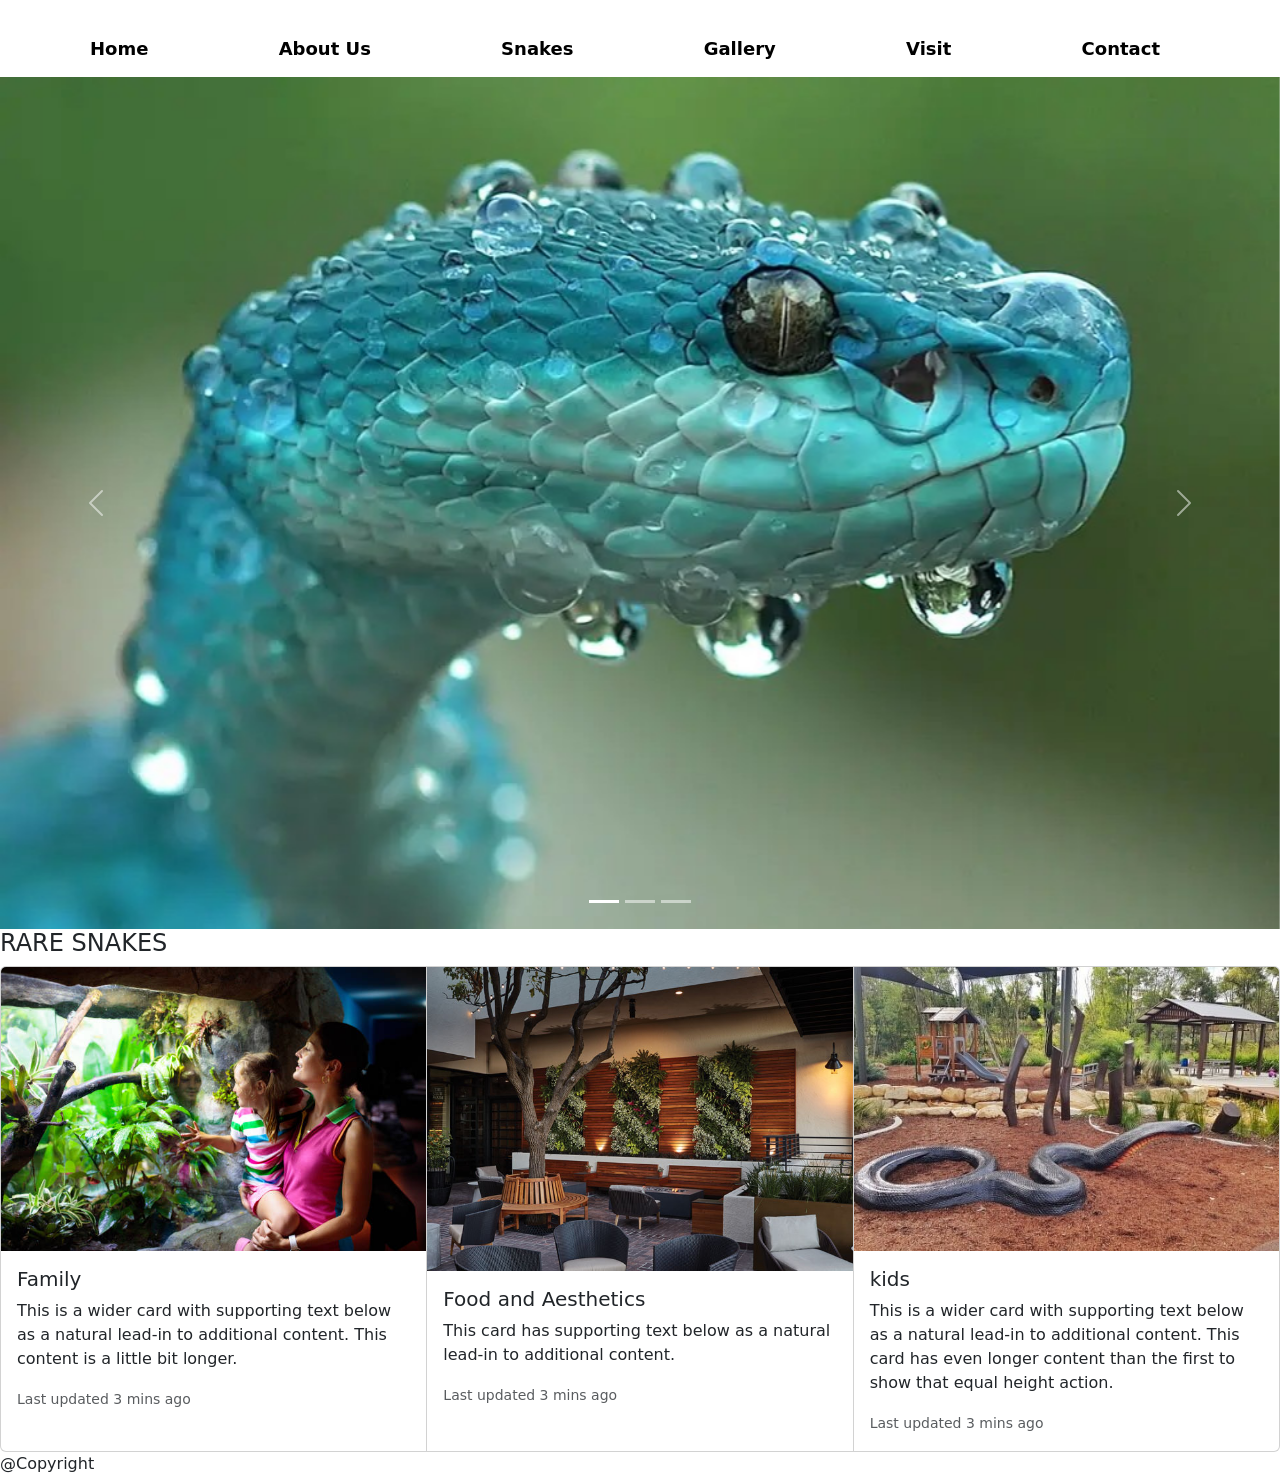
==== index.html @ 80653af7 "Merge branch 'main' of https://github.com/bida25-328/Assignment-wmd" ====
<!DOCTYPE html>
<html lang="en">
<head>
     <link href="style.css" rel="stylesheet">
    <link href="https://cdn.jsdelivr.net/npm/bootstrap@5.3.8/dist/css/bootstrap.min.css" rel="stylesheet" integrity="sha384-sRIl4kxILFvY47J16cr9ZwB07vP4J8+LH7qKQnuqkuIAvNWLzeN8tE5YBujZqJLB" crossorigin="anonymous">
    <meta charset="UTF-8">
    <meta name="viewport" content="width=device-width, initial-scale=1.0">
    <title>Home</title>
    
</head>
<body>
     <header>
     <div class="header">
        <div class="logo">

          </div>
        </div>
        <!--Navigation-->
    <div class="nav">
        <a href="index.html">Home</a>
        <a href="about.html">About Us</a>
        <a href="snakes.html">Snakes</a>
        <a href="gallery.html">Gallery</a>
        <a href="visit.html">Visit</a>
        <a href="contact.html">Contact</a>
    </div>
</header>

    
    <div id="carouselExampleIndicators" class="carousel slide">
  <div class="carousel-indicators">
    <button type="button" data-bs-target="#carouselExampleIndicators" data-bs-slide-to="0" class="active" aria-current="true" aria-label="Slide 1"></button>
    <button type="button" data-bs-target="#carouselExampleIndicators" data-bs-slide-to="1" aria-label="Slide 2"></button>
    <button type="button" data-bs-target="#carouselExampleIndicators" data-bs-slide-to="2" aria-label="Slide 3"></button>
  </div>
  <div class="carousel-inner">
    <div class="carousel-item active">
      <img src="slider images/image1.jpg" class="d-block w-100" alt="image1">
    </div>
    <div class="carousel-item">
      <img src="slider images/image2.jpg" class="d-block w-100" alt="image2">
    </div>
    <div class="carousel-item">
      <img src="slider images/image5.jpg  " class="d-block w-100" alt="image5">
    </div>
  </div>
  <button class="carousel-control-prev" type="button" data-bs-target="#carouselExampleIndicators" data-bs-slide="prev">
    <span class="carousel-control-prev-icon" aria-hidden="true"></span>
    <span class="visually-hidden">Previous</span>
  </button>
  <button class="carousel-control-next" type="button" data-bs-target="#carouselExampleIndicators" data-bs-slide="next">
    <span class="carousel-control-next-icon" aria-hidden="true"></span>
    <span class="visually-hidden">Next</span>
  </button>
</div>

    
    <h4>RARE SNAKES</h4>
    <div class="card-group">
  <div class="card">
    <img class="card-img-top" src="container images/family.jpg" alt="Card image cap">
    <div class="card-body">
      <h5 class="card-title">Family</h5>
      <p class="card-text">This is a wider card with supporting text below as a natural lead-in to additional content. This content is a little bit longer.</p>
      <p class="card-text"><small class="text-muted">Last updated 3 mins ago</small></p>
    </div>
  </div>
  <div class="card">
    <img class="card-img-top" src="container images/resturant.jpg" alt="Card image cap">
    <div class="card-body">
      <h5 class="card-title">Food and Aesthetics</h5>
      <p class="card-text">This card has supporting text below as a natural lead-in to additional content.</p>
      <p class="card-text"><small class="text-muted">Last updated 3 mins ago</small></p>
    </div>
  </div>
  <div class="card">
    <img class="card-img-top" src="container images/Play ground.jpg" alt="Card image cap">
    <div class="card-body">
      <h5 class="card-title">kids</h5>
      <p class="card-text">This is a wider card with supporting text below as a natural lead-in to additional content. This card has even longer content than the first to show that equal height action.</p>
      <p class="card-text"><small class="text-muted">Last updated 3 mins ago</small></p>
    </div>
  </div>
</div>

    </div>
        <script src="https://cdn.jsdelivr.net/npm/bootstrap@5.3.8/dist/js/bootstrap.bundle.min.js" integrity="sha384-FKyoEForCGlyvwx9Hj09JcYn3nv7wiPVlz7YYwJrWVcXK/BmnVDxM+D2scQbITxI" crossorigin="anonymous"></script>

</body>


<footer>@Copyright</footer>
</html>
---- style.css ----
.nav{
   width:100%;
    max-width:1100px;
    margin:20px auto;
    background: white;
    border-radius:12px;
    padding:15px 30px;

    display:flex;
    justify-content:space-between;
    align-items:center;

    box-sizing:border-box;
}
.nav a {
    color: rgb(0, 0, 0);
    text-decoration: none;
    font-size: 18px;
    font-weight: bold;
}
.nav a :hover{
    background-color: rgb(29, 109, 29);
    color: white;
}
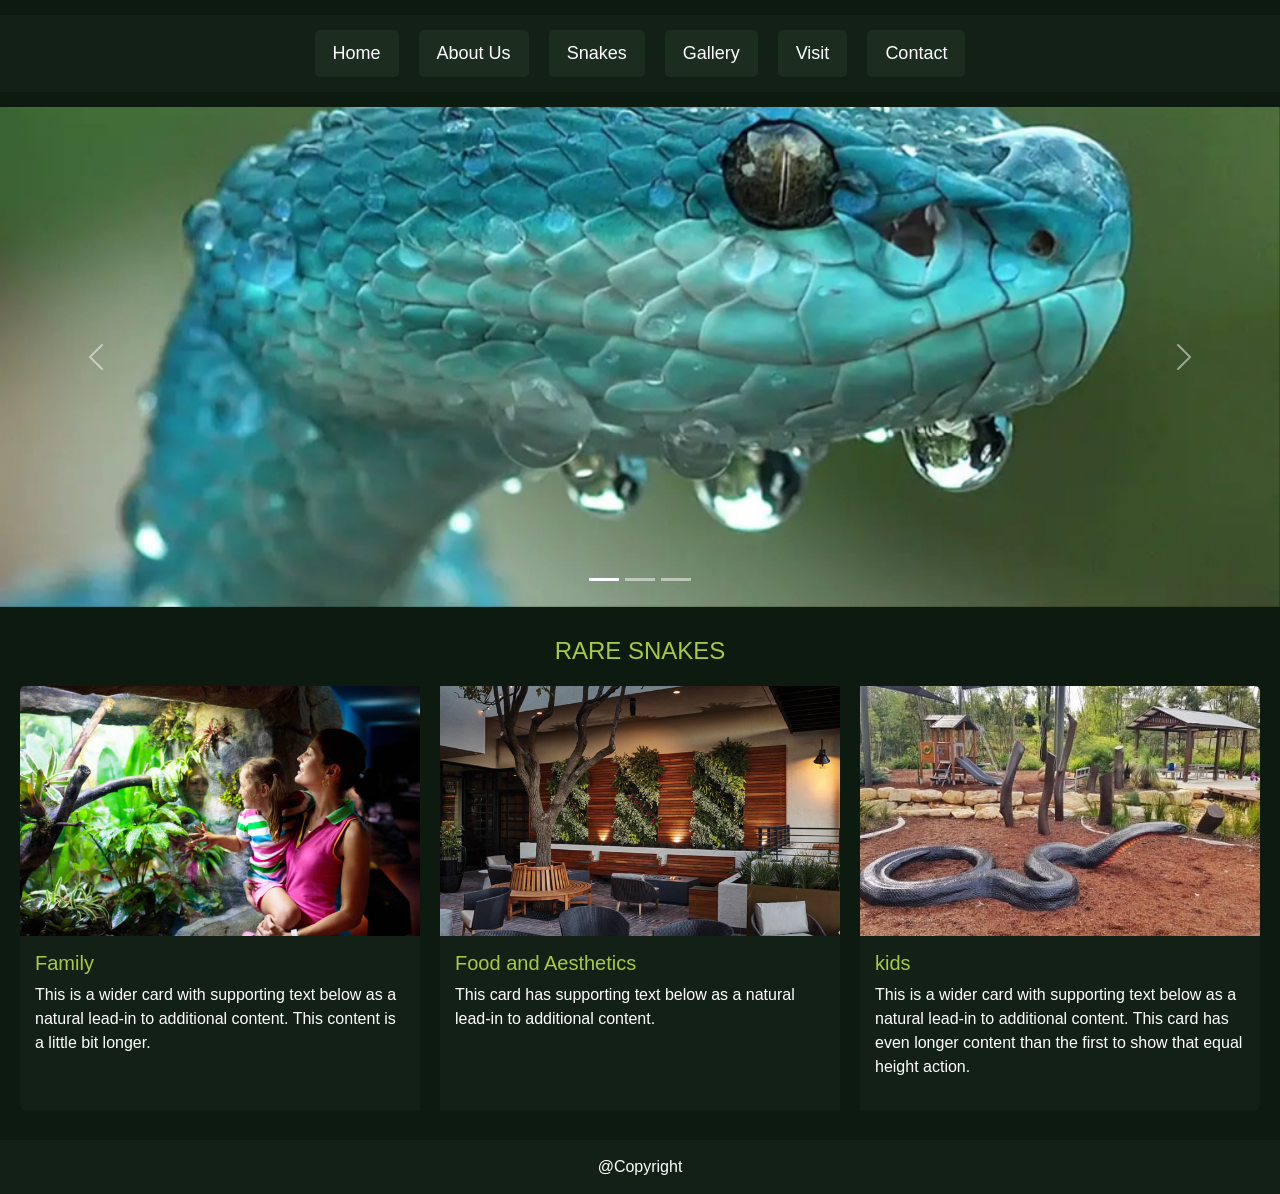
==== commit de0ebce1: "Updates" ====
--- a/index.html
+++ b/index.html
@@ -1,22 +1,17 @@
 <!DOCTYPE html>
 <html lang="en">
 <head>
+    <link href="https://cdn.jsdelivr.net/npm/bootstrap@5.3.8/dist/css/bootstrap.min.css" rel="stylesheet" integrity="sha384-sRIl4kxILFvY47J16cr9ZwB07vP4J8+LH7qKQnuqkuIAvNWLzeN8tE5YBujZqJLB" crossorigin="anonymous">
      <link href="style.css" rel="stylesheet">
-    <link href="https://cdn.jsdelivr.net/npm/bootstrap@5.3.8/dist/css/bootstrap.min.css" rel="stylesheet" integrity="sha384-sRIl4kxILFvY47J16cr9ZwB07vP4J8+LH7qKQnuqkuIAvNWLzeN8tE5YBujZqJLB" crossorigin="anonymous">
     <meta charset="UTF-8">
     <meta name="viewport" content="width=device-width, initial-scale=1.0">
     <title>Home</title>
     
 </head>
+
 <body>
-     <header>
      <div class="header">
-        <div class="logo">
-
-          </div>
-        </div>
-        <!--Navigation-->
-    <div class="nav">
+     <div class="nav">
         <a href="index.html">Home</a>
         <a href="about.html">About Us</a>
         <a href="snakes.html">Snakes</a>
@@ -24,10 +19,10 @@
         <a href="visit.html">Visit</a>
         <a href="contact.html">Contact</a>
     </div>
-</header>
+</div>
 
-    
-    <div id="carouselExampleIndicators" class="carousel slide">
+     <main class="content">
+        <div id="carouselExampleIndicators" class="carousel slide">
   <div class="carousel-indicators">
     <button type="button" data-bs-target="#carouselExampleIndicators" data-bs-slide-to="0" class="active" aria-current="true" aria-label="Slide 1"></button>
     <button type="button" data-bs-target="#carouselExampleIndicators" data-bs-slide-to="1" aria-label="Slide 2"></button>
@@ -54,7 +49,7 @@
   </button>
 </div>
 
-    
+
     <h4>RARE SNAKES</h4>
     <div class="card-group">
   <div class="card">
@@ -62,7 +57,7 @@
     <div class="card-body">
       <h5 class="card-title">Family</h5>
       <p class="card-text">This is a wider card with supporting text below as a natural lead-in to additional content. This content is a little bit longer.</p>
-      <p class="card-text"><small class="text-muted">Last updated 3 mins ago</small></p>
+      <p class="card-text"><small class="text-muted"></small></p>
     </div>
   </div>
   <div class="card">
@@ -70,7 +65,7 @@
     <div class="card-body">
       <h5 class="card-title">Food and Aesthetics</h5>
       <p class="card-text">This card has supporting text below as a natural lead-in to additional content.</p>
-      <p class="card-text"><small class="text-muted">Last updated 3 mins ago</small></p>
+      <p class="card-text"><small class="text-muted"></small></p>
     </div>
   </div>
   <div class="card">
@@ -78,12 +73,11 @@
     <div class="card-body">
       <h5 class="card-title">kids</h5>
       <p class="card-text">This is a wider card with supporting text below as a natural lead-in to additional content. This card has even longer content than the first to show that equal height action.</p>
-      <p class="card-text"><small class="text-muted">Last updated 3 mins ago</small></p>
+      <p class="card-text"><small class="text-muted"></small></p>
     </div>
   </div>
 </div>
-
-    </div>
+     </main>
         <script src="https://cdn.jsdelivr.net/npm/bootstrap@5.3.8/dist/js/bootstrap.bundle.min.js" integrity="sha384-FKyoEForCGlyvwx9Hj09JcYn3nv7wiPVlz7YYwJrWVcXK/BmnVDxM+D2scQbITxI" crossorigin="anonymous"></script>
 
 </body>
--- a/style.css
+++ b/style.css
@@ -1,24 +1,135 @@
+/* =========================
+   GENERAL
+========================= */
+html{
+    font-size: 16px;
+}
+*{
+    margin: 0;
+    padding: 0;
+    box-sizing: border-box;
+
+}
+body{
+    margin: 0;
+    font-family: Arial, sans-serif;
+    background-color: #0d1a0f;
+    color: white;
+    
+}
+
+/* =========================
+   HEADER
+========================= */
+
+.header{
+    background-color: #132015;
+    padding: 15px;
+    text-align: center;
+}
+
+/* =========================
+   NAVIGATION
+========================= */
+
+.header{
+    background-color: #0d1a0f;
+    padding: 15px 0;
+}
+
 .nav{
-   width:100%;
-    max-width:1100px;
-    margin:20px auto;
-    background: white;
-    border-radius:12px;
-    padding:15px 30px;
+    display: flex;
+    justify-content: center;
+    gap: 20px;
+    background-color: #132015;
+    padding: 15px;
+}
 
-    display:flex;
-    justify-content:space-between;
-    align-items:center;
+.nav a{
+    color: white !important;
+    text-decoration: none;
+    background-color: #1c2d1f;
+    padding: 10px 18px;
+    border-radius: 5px;
+    font-size: 18px;
+     font-family: Arial, sans-serif;
+}
 
-    box-sizing:border-box;
+.nav a:hover{
+    background-color: green;
 }
-.nav a {
-    color: rgb(0, 0, 0);
-    text-decoration: none;
-    font-size: 18px;
-    font-weight: bold;
+/* =========================
+   CAROUSEL IMAGES
+========================= */
+
+.carousel img{
+    height: 500px;
+    object-fit: cover;
 }
-.nav a :hover{
-    background-color: rgb(29, 109, 29);
+
+/* =========================
+   HEADING
+========================= */
+
+h4{
+    text-align: center;
+    margin-top: 30px;
+    margin-bottom: 20px;
+    color: #a8c944;
+}
+
+/* =========================
+   CARDS
+========================= */
+
+.card-group{
+    margin: 20px;
+    gap: 20px;
+}
+
+.card{
+    border: none;
+    background-color: #132015;
     color: white;
+}
+
+.card img{
+    height: 250px;
+    object-fit: cover;
+}
+
+.card-body{
+    padding: 15px;
+}
+
+.card-title{
+    color: #a8c944;
+}
+
+/* =========================
+   FOOTER
+========================= */
+
+footer{
+    background-color: #132015;
+    text-align: center;
+    padding: 15px;
+    margin-top: 30px;
+}
+
+/* =========================
+   RESPONSIVE
+========================= */
+
+@media(max-width:768px){
+
+    .nav a{
+        display: block;
+        margin: 10px auto;
+        width: 80%;
+    }
+
+    .carousel img{
+        height: 250px;
+    }
 }
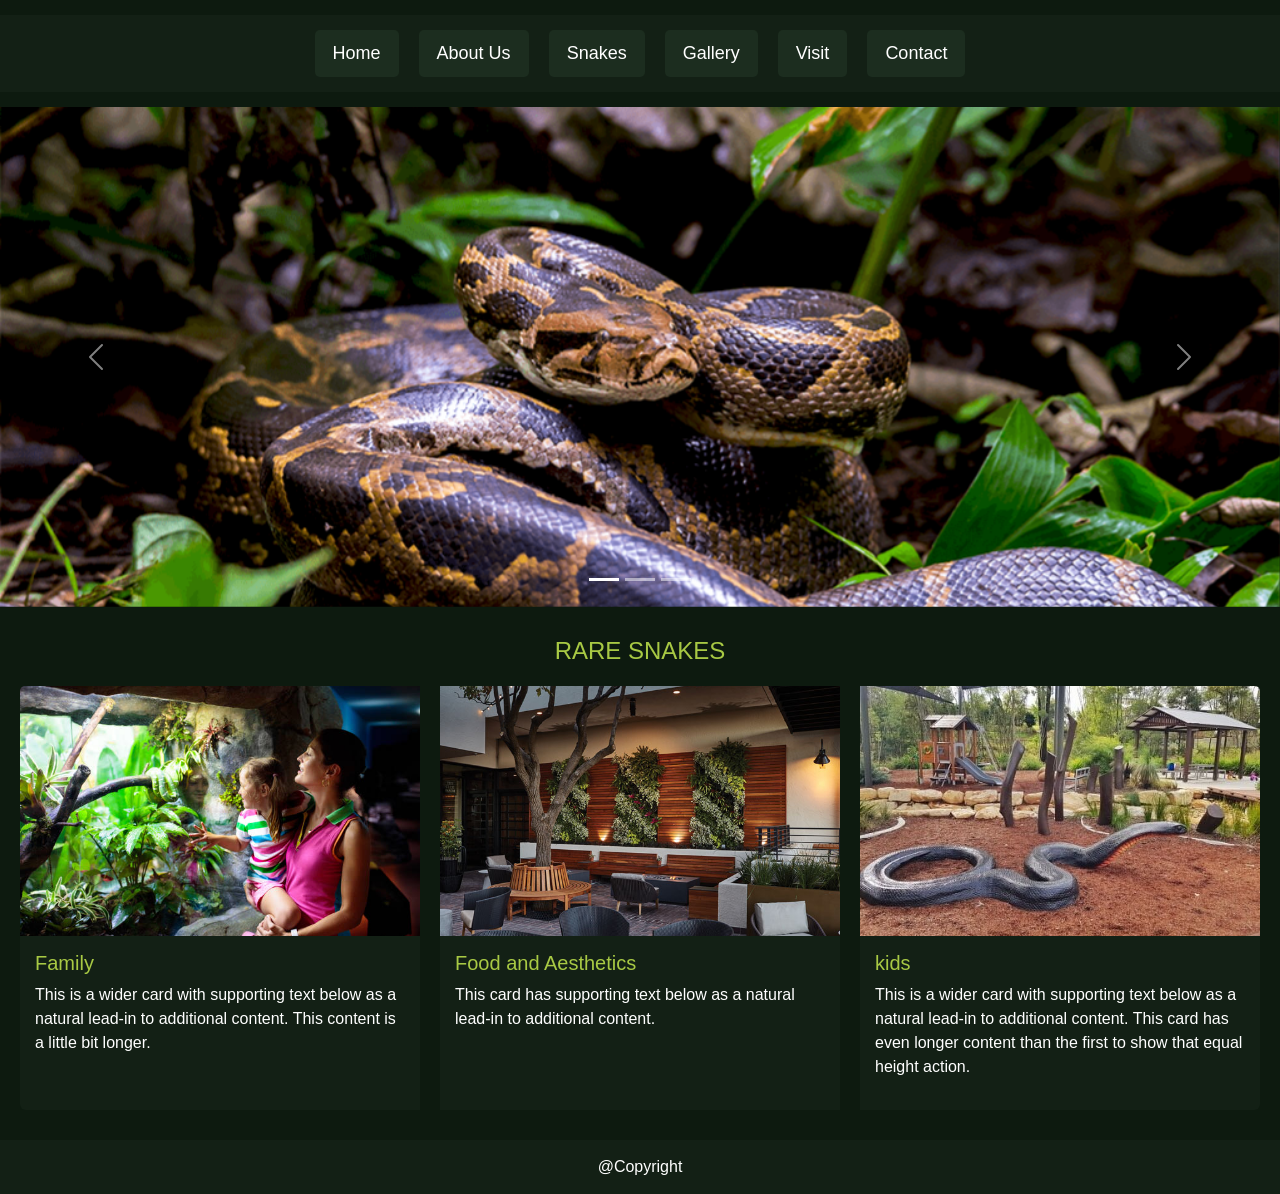
==== commit 85e7fc2e: "Updates" ====
--- a/index.html
+++ b/index.html
@@ -30,7 +30,7 @@
   </div>
   <div class="carousel-inner">
     <div class="carousel-item active">
-      <img src="slider images/image1.jpg" class="d-block w-100" alt="image1">
+      <img src="slider images/image 6.png" class="d-block w-100" alt="image1">
     </div>
     <div class="carousel-item">
       <img src="slider images/image2.jpg" class="d-block w-100" alt="image2">
--- a/style.css
+++ b/style.css
@@ -1,6 +1,4 @@
-/* =========================
-   GENERAL
-========================= */
+
 html{
     font-size: 16px;
 }
@@ -14,13 +12,8 @@
     margin: 0;
     font-family: Arial, sans-serif;
     background-color: #0d1a0f;
-    color: white;
-    
-}
-
-/* =========================
-   HEADER
-========================= */
+    color: white
+}
 
 .header{
     background-color: #132015;
@@ -28,9 +21,6 @@
     text-align: center;
 }
 
-/* =========================
-   NAVIGATION
-========================= */
 
 .header{
     background-color: #0d1a0f;
@@ -58,18 +48,12 @@
 .nav a:hover{
     background-color: green;
 }
-/* =========================
-   CAROUSEL IMAGES
-========================= */
+
 
 .carousel img{
     height: 500px;
     object-fit: cover;
 }
-
-/* =========================
-   HEADING
-========================= */
 
 h4{
     text-align: center;
@@ -78,9 +62,6 @@
     color: #a8c944;
 }
 
-/* =========================
-   CARDS
-========================= */
 
 .card-group{
     margin: 20px;
@@ -106,9 +87,6 @@
     color: #a8c944;
 }
 
-/* =========================
-   FOOTER
-========================= */
 
 footer{
     background-color: #132015;
@@ -117,9 +95,99 @@
     margin-top: 30px;
 }
 
-/* =========================
-   RESPONSIVE
-========================= */
+
+
+/* ---- OUR STORY SECTION ---- */
+
+/* The two side-by-side boxes (Mission and Origin) */
+.two-col {
+    display: grid;
+    grid-template-columns: 1fr 1fr;
+    gap: 20px;
+}
+
+.info-block {
+    background-color: #132015;
+    border: 1px solid #1e3322;
+    border-radius: 12px;
+    padding: 28px 30px;
+}
+
+/* Heading inside each box (Mission, Origin, Contact) */
+.info-block h3 {
+    color: #a8c944;
+    font-family: Georgia, serif;
+    font-size: 1.1rem;
+    margin-bottom: 14px;
+}
+
+/* Paragraph text inside each box */
+.info-block p {
+    font-size: 0.9rem;
+    color: #b0a890;
+    line-height: 1.8;
+}
+
+
+/* ---- CONTACT STRIP ---- */
+
+/* Bold highlighted text (email address, phone number) */
+.highlight {
+    color: #f0ead6;
+    font-weight: bold;
+}
+
+
+/* ---- SECTION SPACING ---- */
+
+.section {
+    margin: 36px 60px;
+}
+
+/* Section label (e.g. "OUR STORY") and horizontal line */
+.section-header {
+    display: flex;
+    align-items: center;
+    gap: 14px;
+    margin-bottom: 22px;
+}
+
+.section-label {
+    color: #a8c944;
+    font-size: 0.72rem;
+    font-weight: bold;
+    letter-spacing: 0.22em;
+    text-transform: uppercase;
+    white-space: nowrap;
+}
+
+.section-line {
+    flex: 1;
+    height: 1px;
+    background-color: #1e3322;
+}
+
+
+/* ---- RESPONSIVE (smaller screens) ---- */
+
+@media (max-width: 768px) {
+    .page-hero {
+        margin: 16px;
+        padding: 28px 20px;
+    }
+
+    .page-hero h1 {
+        font-size: 1.6rem;
+    }
+
+    .two-col {
+        grid-template-columns: 1fr;
+    }
+
+    .section {
+        margin: 24px 16px;
+    }
+}
 
 @media(max-width:768px){
 
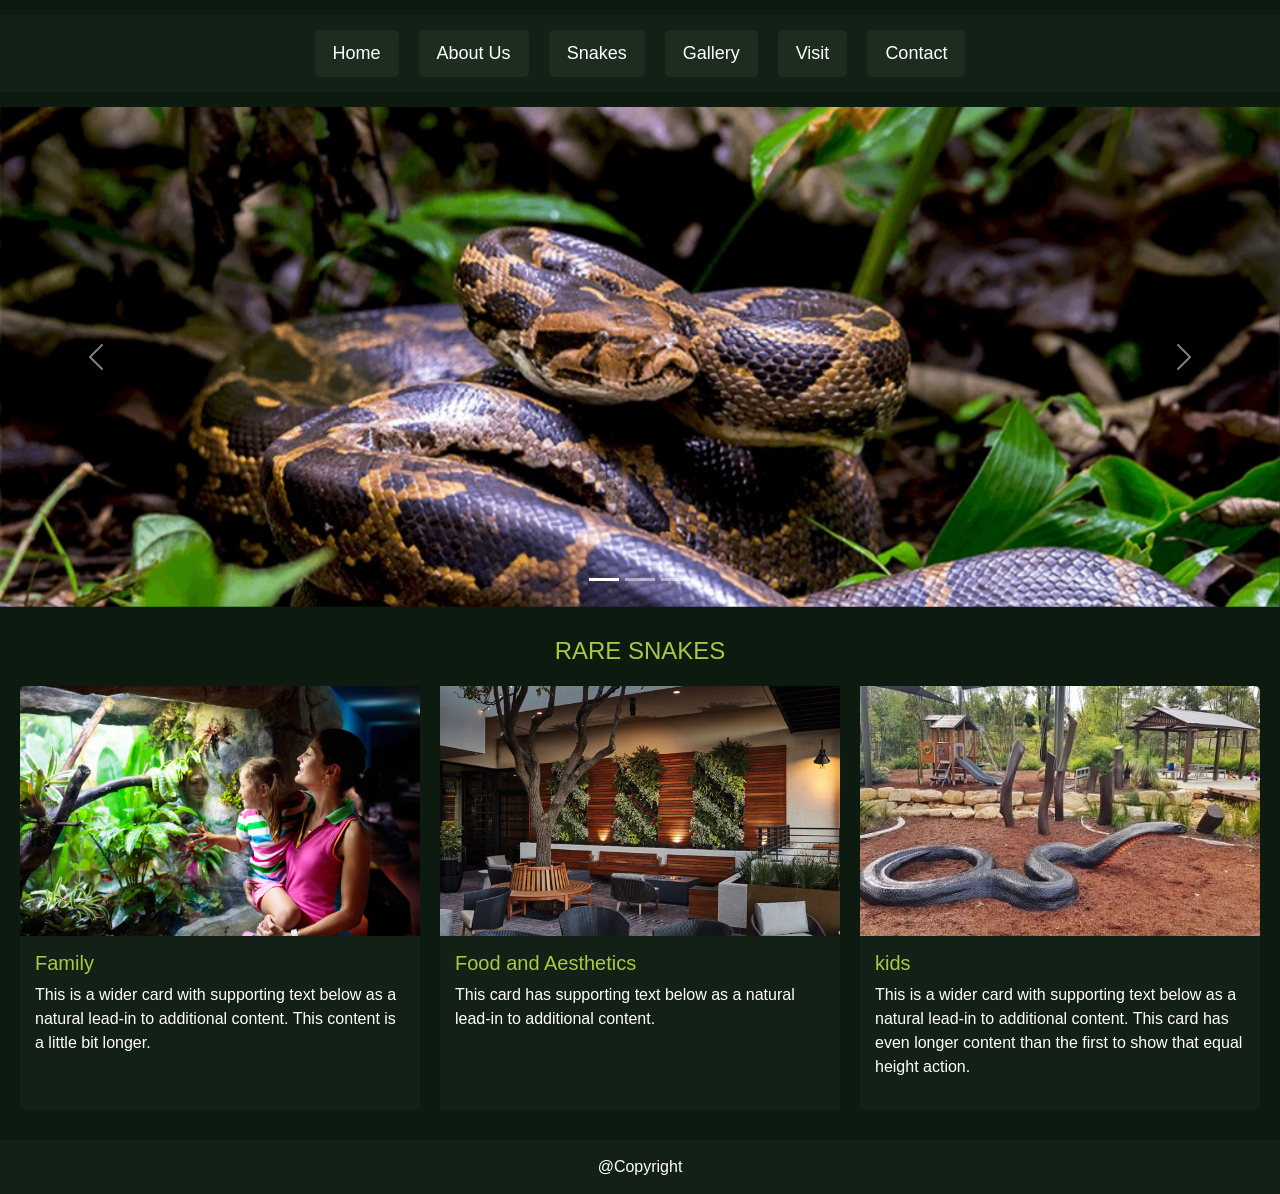
==== commit 990a8fbb: "Updates" ====
--- a/index.html
+++ b/index.html
@@ -30,7 +30,7 @@
   </div>
   <div class="carousel-inner">
     <div class="carousel-item active">
-      <img src="slider images/image 6.png" class="d-block w-100" alt="image1">
+      <img src="slider images/image 6.jpg" class="d-block w-100" alt="image6">
     </div>
     <div class="carousel-item">
       <img src="slider images/image2.jpg" class="d-block w-100" alt="image2">
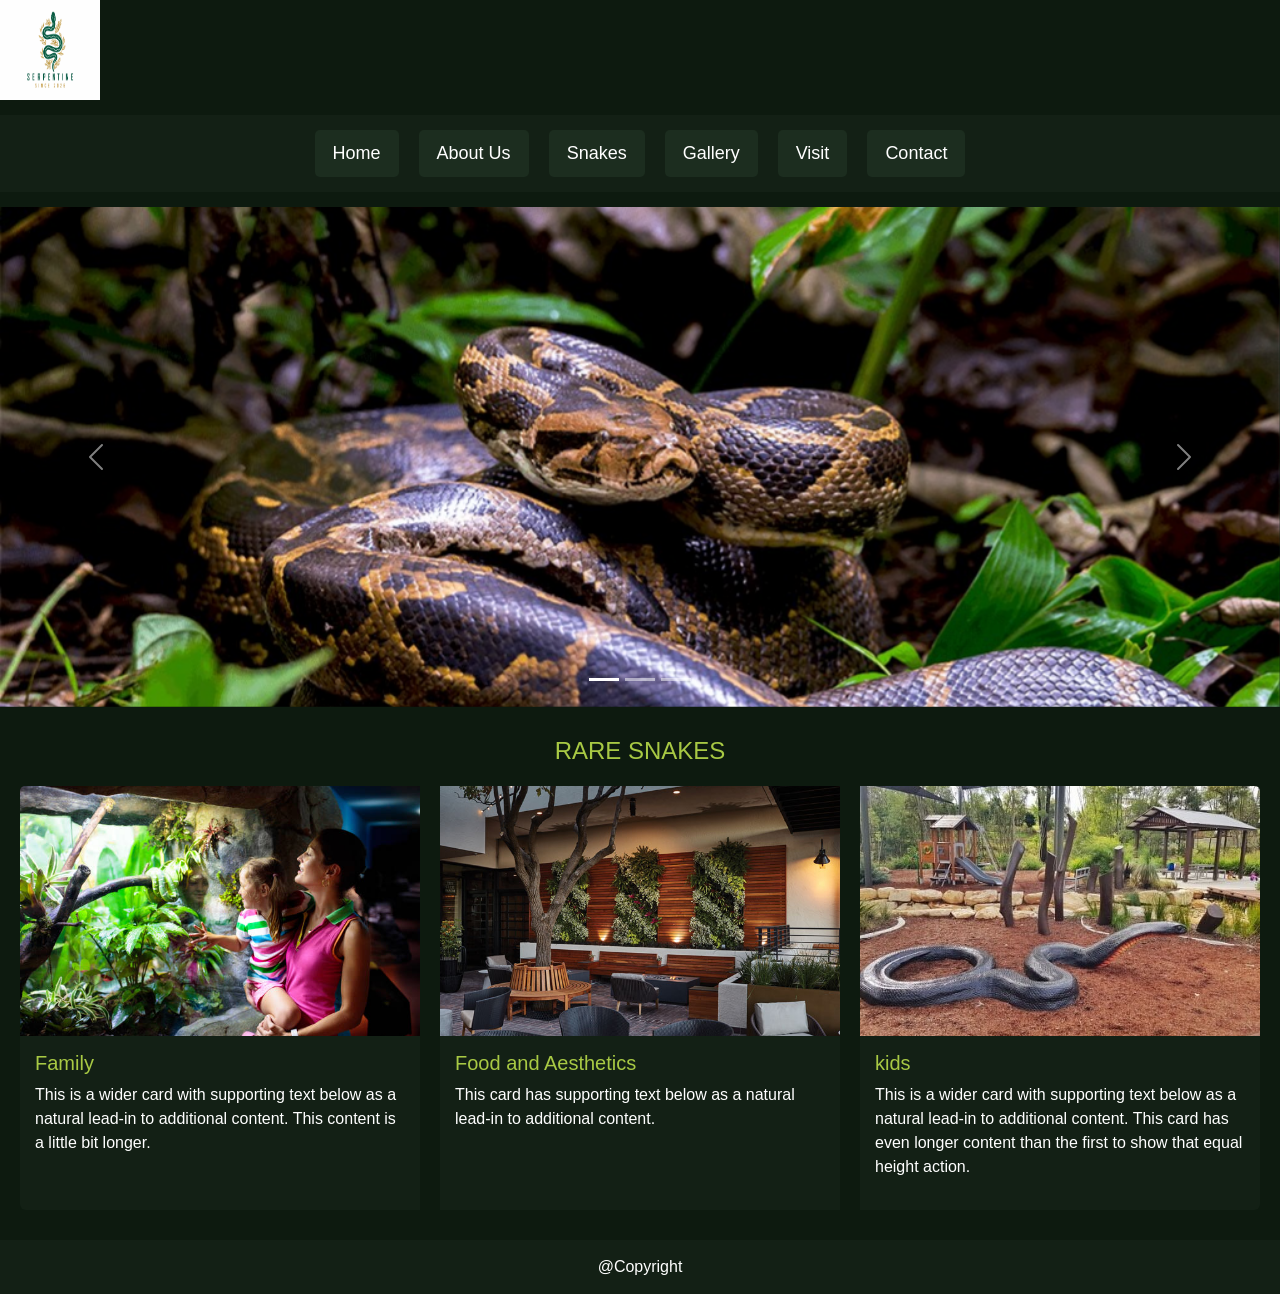
==== commit 4b84840b: "Updates" ====
--- a/index.html
+++ b/index.html
@@ -10,6 +10,12 @@
 </head>
 
 <body>
+  <header>
+    <div class="logo-mark">
+      <img src="slider images/logo.png" alt="Serpentine Logo" style="width:100px;height:100px;">
+      </div>
+      
+      </header>
      <div class="header">
      <div class="nav">
         <a href="index.html">Home</a>
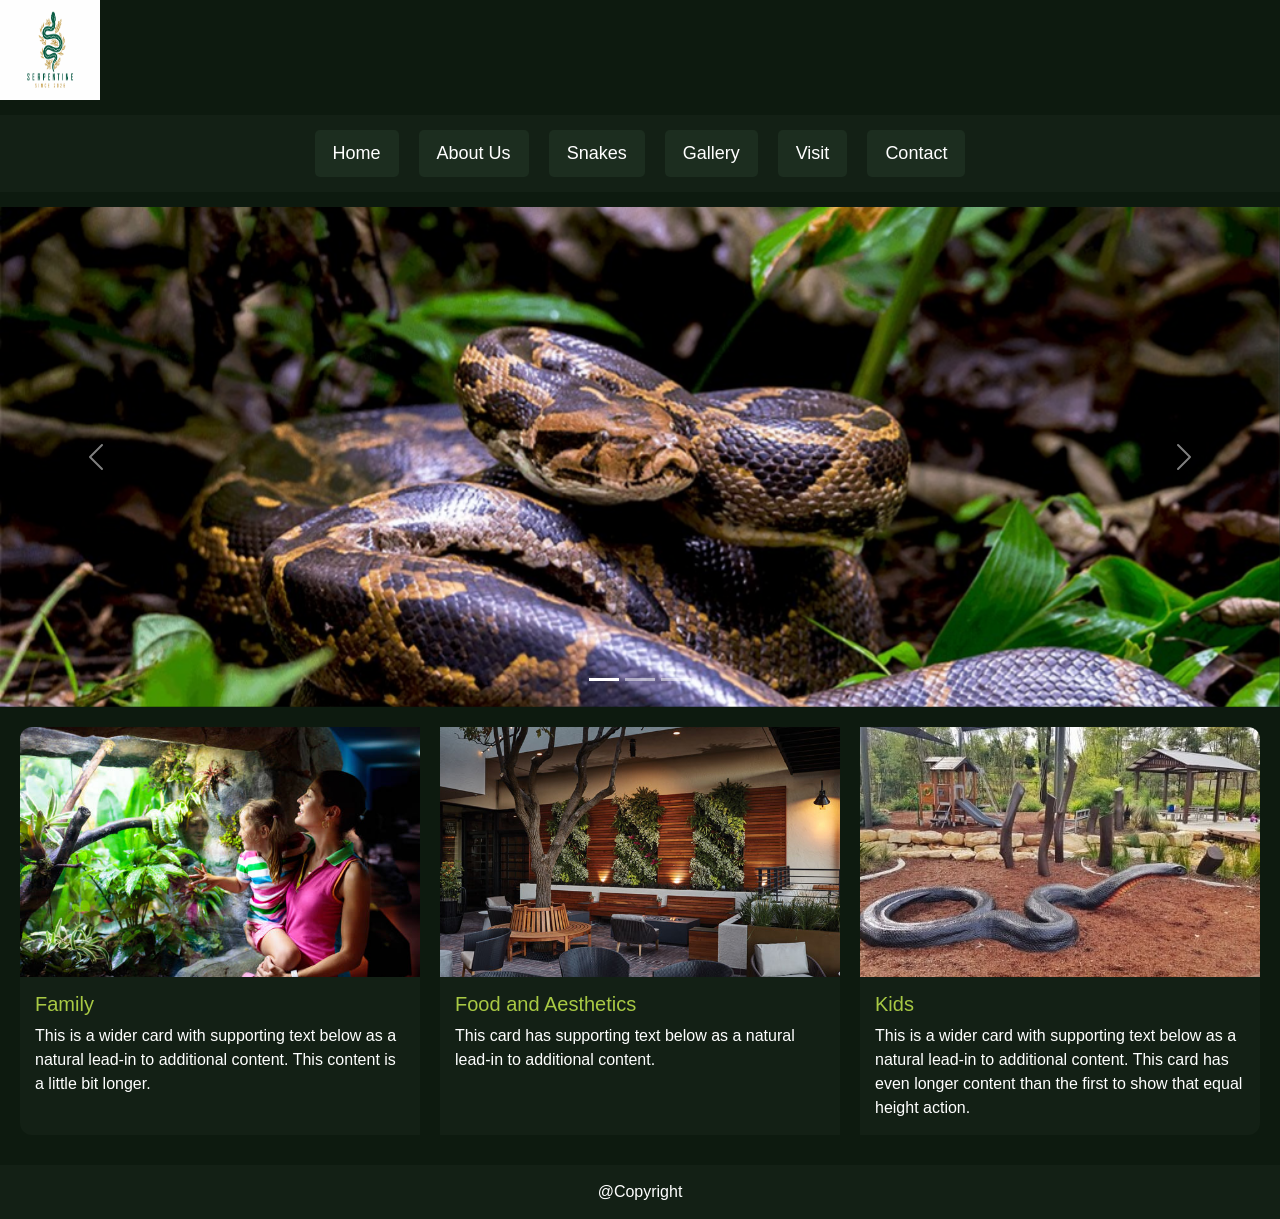
==== commit d6f9efd8: "Updates" ====
--- a/index.html
+++ b/index.html
@@ -2,92 +2,87 @@
 <html lang="en">
 <head>
     <link href="https://cdn.jsdelivr.net/npm/bootstrap@5.3.8/dist/css/bootstrap.min.css" rel="stylesheet" integrity="sha384-sRIl4kxILFvY47J16cr9ZwB07vP4J8+LH7qKQnuqkuIAvNWLzeN8tE5YBujZqJLB" crossorigin="anonymous">
-     <link href="style.css" rel="stylesheet">
+    <link href="style.css" rel="stylesheet">
     <meta charset="UTF-8">
     <meta name="viewport" content="width=device-width, initial-scale=1.0">
     <title>Home</title>
-    
 </head>
 
 <body>
-  <header>
-    <div class="logo-mark">
-      <img src="slider images/logo.png" alt="Serpentine Logo" style="width:100px;height:100px;">
-      </div>
-      
-      </header>
-     <div class="header">
-     <div class="nav">
-        <a href="index.html">Home</a>
-        <a href="about.html">About Us</a>
-        <a href="snakes.html">Snakes</a>
-        <a href="gallery.html">Gallery</a>
-        <a href="visit.html">Visit</a>
-        <a href="contact.html">Contact</a>
+    <header>
+        <div class="logo-mark">
+            <img src="slider images/logo.png" alt="Serpentine Logo" style="width:100px;height:100px;">
+        </div>
+    </header>
+
+    <div class="header">
+        <div class="nav">
+            <a href="index.html">Home</a>
+            <a href="about.html">About Us</a>
+            <a href="snakes.html">Snakes</a>
+            <a href="gallery.html">Gallery</a>
+            <a href="visit.html">Visit</a>
+            <a href="contact.html">Contact</a>
+        </div>
     </div>
-</div>
 
-     <main class="content">
+    <main class="content">
         <div id="carouselExampleIndicators" class="carousel slide">
-  <div class="carousel-indicators">
-    <button type="button" data-bs-target="#carouselExampleIndicators" data-bs-slide-to="0" class="active" aria-current="true" aria-label="Slide 1"></button>
-    <button type="button" data-bs-target="#carouselExampleIndicators" data-bs-slide-to="1" aria-label="Slide 2"></button>
-    <button type="button" data-bs-target="#carouselExampleIndicators" data-bs-slide-to="2" aria-label="Slide 3"></button>
-  </div>
-  <div class="carousel-inner">
-    <div class="carousel-item active">
-      <img src="slider images/image 6.jpg" class="d-block w-100" alt="image6">
-    </div>
-    <div class="carousel-item">
-      <img src="slider images/image2.jpg" class="d-block w-100" alt="image2">
-    </div>
-    <div class="carousel-item">
-      <img src="slider images/image5.jpg  " class="d-block w-100" alt="image5">
-    </div>
-  </div>
-  <button class="carousel-control-prev" type="button" data-bs-target="#carouselExampleIndicators" data-bs-slide="prev">
-    <span class="carousel-control-prev-icon" aria-hidden="true"></span>
-    <span class="visually-hidden">Previous</span>
-  </button>
-  <button class="carousel-control-next" type="button" data-bs-target="#carouselExampleIndicators" data-bs-slide="next">
-    <span class="carousel-control-next-icon" aria-hidden="true"></span>
-    <span class="visually-hidden">Next</span>
-  </button>
-</div>
+            <div class="carousel-indicators">
+                <button type="button" data-bs-target="#carouselExampleIndicators" data-bs-slide-to="0" class="active" aria-current="true" aria-label="Slide 1"></button>
+                <button type="button" data-bs-target="#carouselExampleIndicators" data-bs-slide-to="1" aria-label="Slide 2"></button>
+                <button type="button" data-bs-target="#carouselExampleIndicators" data-bs-slide-to="2" aria-label="Slide 3"></button>
+            </div>
+            <div class="carousel-inner">
+                <div class="carousel-item active">
+                    <img src="slider images/image 6.jpg" class="d-block w-100" alt="image6">
+                </div>
+                <div class="carousel-item">
+                    <img src="slider images/image2.jpg" class="d-block w-100" alt="image2">
+                </div>
+                <div class="carousel-item">
+                    <img src="slider images/image5.jpg" class="d-block w-100" alt="image5">
+                </div>
+            </div>
+            <button class="carousel-control-prev" type="button" data-bs-target="#carouselExampleIndicators" data-bs-slide="prev">
+                <span class="carousel-control-prev-icon" aria-hidden="true"></span>
+                <span class="visually-hidden">Previous</span>
+            </button>
+            <button class="carousel-control-next" type="button" data-bs-target="#carouselExampleIndicators" data-bs-slide="next">
+                <span class="carousel-control-next-icon" aria-hidden="true"></span>
+                <span class="visually-hidden">Next</span>
+            </button>
+        </div>
 
+        <!-- Removed the separate <h4>RARE SNAKES</h4> since it's now in the nav -->
+        
+        <div class="card-group">
+            <div class="card">
+                <img class="card-img-top" src="container images/family.jpg" alt="Card image cap">
+                <div class="card-body">
+                    <h5 class="card-title">Family</h5>
+                    <p class="card-text">This is a wider card with supporting text below as a natural lead-in to additional content. This content is a little bit longer.</p>
+                </div>
+            </div>
+            <div class="card">
+                <img class="card-img-top" src="container images/resturant.jpg" alt="Card image cap">
+                <div class="card-body">
+                    <h5 class="card-title">Food and Aesthetics</h5>
+                    <p class="card-text">This card has supporting text below as a natural lead-in to additional content.</p>
+                </div>
+            </div>
+            <div class="card">
+                <img class="card-img-top" src="container images/Play ground.jpg" alt="Card image cap">
+                <div class="card-body">
+                    <h5 class="card-title">Kids</h5>
+                    <p class="card-text">This is a wider card with supporting text below as a natural lead-in to additional content. This card has even longer content than the first to show that equal height action.</p>
+                </div>
+            </div>
+        </div>
+    </main>
 
-    <h4>RARE SNAKES</h4>
-    <div class="card-group">
-  <div class="card">
-    <img class="card-img-top" src="container images/family.jpg" alt="Card image cap">
-    <div class="card-body">
-      <h5 class="card-title">Family</h5>
-      <p class="card-text">This is a wider card with supporting text below as a natural lead-in to additional content. This content is a little bit longer.</p>
-      <p class="card-text"><small class="text-muted"></small></p>
-    </div>
-  </div>
-  <div class="card">
-    <img class="card-img-top" src="container images/resturant.jpg" alt="Card image cap">
-    <div class="card-body">
-      <h5 class="card-title">Food and Aesthetics</h5>
-      <p class="card-text">This card has supporting text below as a natural lead-in to additional content.</p>
-      <p class="card-text"><small class="text-muted"></small></p>
-    </div>
-  </div>
-  <div class="card">
-    <img class="card-img-top" src="container images/Play ground.jpg" alt="Card image cap">
-    <div class="card-body">
-      <h5 class="card-title">kids</h5>
-      <p class="card-text">This is a wider card with supporting text below as a natural lead-in to additional content. This card has even longer content than the first to show that equal height action.</p>
-      <p class="card-text"><small class="text-muted"></small></p>
-    </div>
-  </div>
-</div>
-     </main>
-        <script src="https://cdn.jsdelivr.net/npm/bootstrap@5.3.8/dist/js/bootstrap.bundle.min.js" integrity="sha384-FKyoEForCGlyvwx9Hj09JcYn3nv7wiPVlz7YYwJrWVcXK/BmnVDxM+D2scQbITxI" crossorigin="anonymous"></script>
+    <footer>@Copyright</footer>
 
+    <script src="https://cdn.jsdelivr.net/npm/bootstrap@5.3.8/dist/js/bootstrap.bundle.min.js" integrity="sha384-FKyoEForCGlyvwx9Hj09JcYn3nv7wiPVlz7YYwJrWVcXK/BmnVDxM+D2scQbITxI" crossorigin="anonymous"></script>
 </body>
-
-
-<footer>@Copyright</footer>
-</html>
+</html>
--- a/style.css
+++ b/style.css
@@ -1,4 +1,3 @@
-
 html{
     font-size: 16px;
 }
@@ -6,25 +5,19 @@
     margin: 0;
     padding: 0;
     box-sizing: border-box;
-
-}
+}
+
 body{
     margin: 0;
     font-family: Arial, sans-serif;
     background-color: #0d1a0f;
-    color: white
-}
-
-.header{
-    background-color: #132015;
-    padding: 15px;
-    text-align: center;
-}
-
+    color: white;
+}
 
 .header{
     background-color: #0d1a0f;
     padding: 15px 0;
+    text-align: center;
 }
 
 .nav{
@@ -33,6 +26,7 @@
     gap: 20px;
     background-color: #132015;
     padding: 15px;
+    flex-wrap: wrap;
 }
 
 .nav a{
@@ -42,12 +36,14 @@
     padding: 10px 18px;
     border-radius: 5px;
     font-size: 18px;
-     font-family: Arial, sans-serif;
+    font-family: Arial, sans-serif;
+    transition: background-color 0.3s ease;
 }
 
 .nav a:hover{
     background-color: green;
 }
+
 
 
 .carousel img{
@@ -62,16 +58,22 @@
     color: #a8c944;
 }
 
-
 .card-group{
     margin: 20px;
     gap: 20px;
+    display: flex;
+    flex-wrap: wrap;
+    justify-content: center;
 }
 
 .card{
     border: none;
     background-color: #132015;
     color: white;
+    flex: 1;
+    min-width: 250px;
+    border-radius: 12px;
+    overflow: hidden;
 }
 
 .card img{
@@ -87,7 +89,6 @@
     color: #a8c944;
 }
 
-
 footer{
     background-color: #132015;
     text-align: center;
@@ -95,11 +96,7 @@
     margin-top: 30px;
 }
 
-
-
 /* ---- OUR STORY SECTION ---- */
-
-/* The two side-by-side boxes (Mission and Origin) */
 .two-col {
     display: grid;
     grid-template-columns: 1fr 1fr;
@@ -113,7 +110,6 @@
     padding: 28px 30px;
 }
 
-/* Heading inside each box (Mission, Origin, Contact) */
 .info-block h3 {
     color: #a8c944;
     font-family: Georgia, serif;
@@ -121,30 +117,23 @@
     margin-bottom: 14px;
 }
 
-/* Paragraph text inside each box */
 .info-block p {
     font-size: 0.9rem;
     color: #b0a890;
     line-height: 1.8;
 }
 
-
 /* ---- CONTACT STRIP ---- */
-
-/* Bold highlighted text (email address, phone number) */
 .highlight {
     color: #f0ead6;
     font-weight: bold;
 }
 
-
 /* ---- SECTION SPACING ---- */
-
 .section {
     margin: 36px 60px;
 }
 
-/* Section label (e.g. "OUR STORY") and horizontal line */
 .section-header {
     display: flex;
     align-items: center;
@@ -167,19 +156,13 @@
     background-color: #1e3322;
 }
 
-
-/* ---- RESPONSIVE (smaller screens) ---- */
-
+/* ---- RESPONSIVE DESIGN (FIXED - NAV STAYS HORIZONTAL) ---- */
 @media (max-width: 768px) {
     .page-hero {
         margin: 16px;
         padding: 28px 20px;
     }
 
-    .page-hero h1 {
-        font-size: 1.6rem;
-    }
-
     .two-col {
         grid-template-columns: 1fr;
     }
@@ -187,17 +170,40 @@
     .section {
         margin: 24px 16px;
     }
-}
-
-@media(max-width:768px){
-
-    .nav a{
-        display: block;
-        margin: 10px auto;
-        width: 80%;
-    }
-
-    .carousel img{
+
+    /* FIXED: Nav stays horizontal on mobile, just smaller */
+    .nav {
+        gap: 10px;
+        padding: 12px;
+    }
+
+    .nav a {
+        font-size: 14px;
+        padding: 8px 12px;
+    }
+
+    .carousel img {
         height: 250px;
     }
+
+    .card-group {
+        margin: 10px;
+        gap: 15px;
+    }
+
+    .card {
+        min-width: 100%;
+    }
+}
+
+/* Extra small screens (phones under 480px) */
+@media (max-width: 480px) {
+    .nav {
+        gap: 8px;
+    }
+
+    .nav a {
+        font-size: 12px;
+        padding: 6px 10px;
+    }
 }
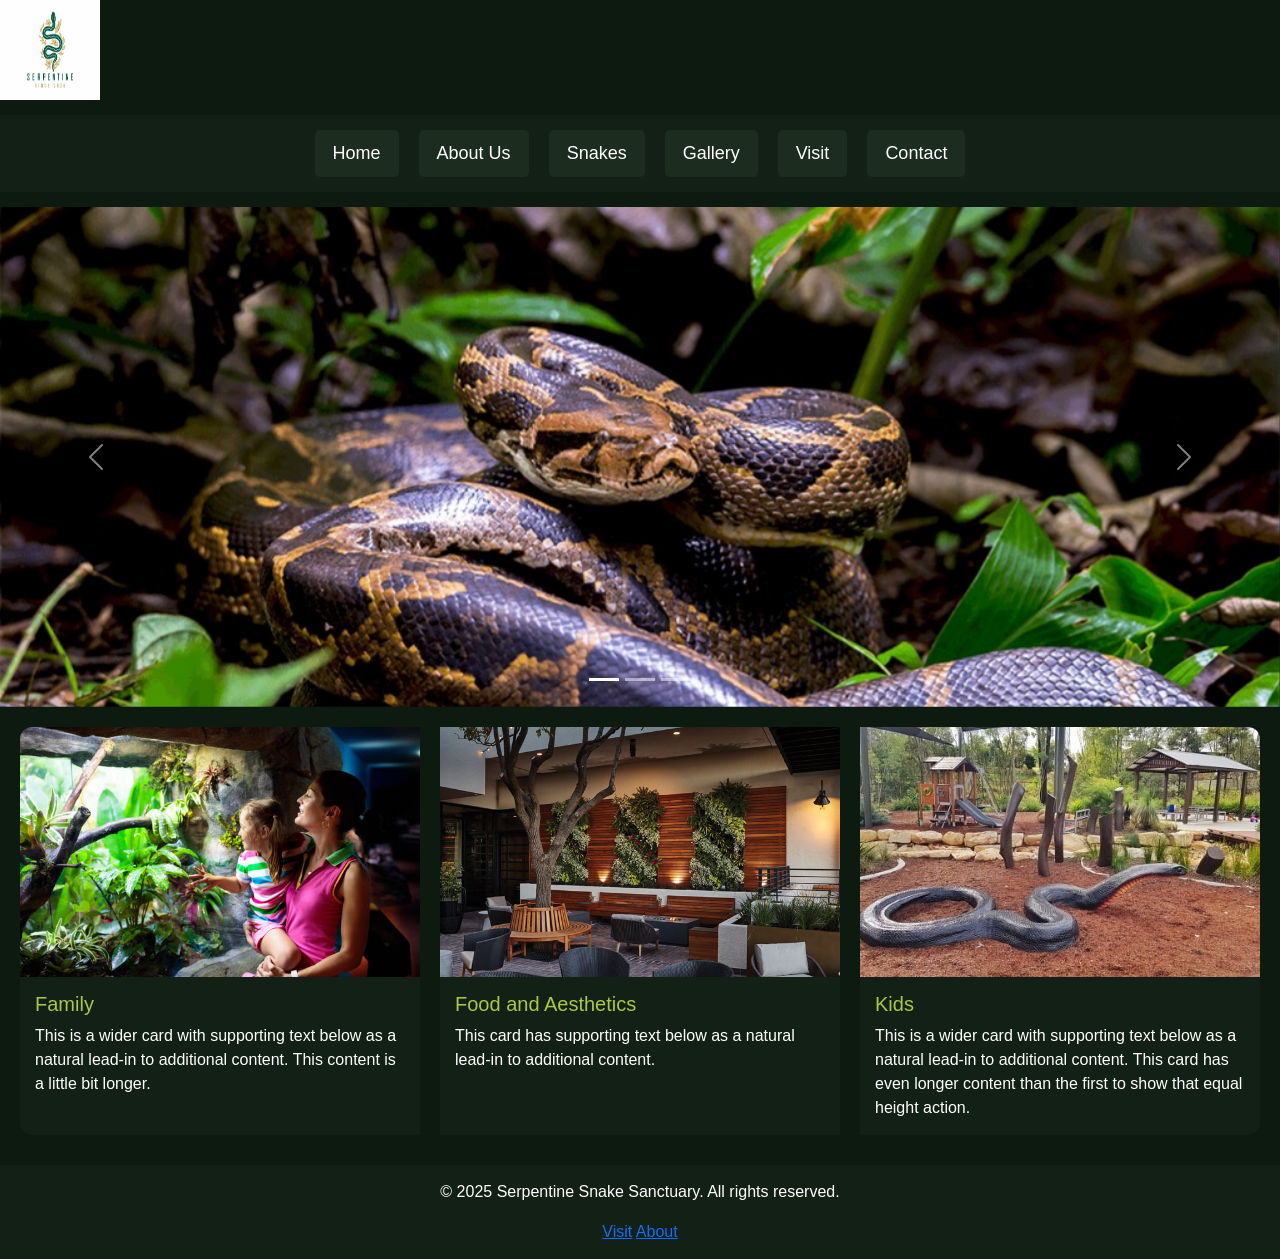
==== commit 0191ebfb: "Updates" ====
--- a/index.html
+++ b/index.html
@@ -81,7 +81,11 @@
         </div>
     </main>
 
-    <footer>@Copyright</footer>
+    <footer><p class="footer-copy">© 2025 Serpentine Snake Sanctuary. All rights reserved.</p>
+    <div class="footer-links">
+
+      <a href="visit.html">Visit</a>
+      <a href="about.html">About</a></footer>
 
     <script src="https://cdn.jsdelivr.net/npm/bootstrap@5.3.8/dist/js/bootstrap.bundle.min.js" integrity="sha384-FKyoEForCGlyvwx9Hj09JcYn3nv7wiPVlz7YYwJrWVcXK/BmnVDxM+D2scQbITxI" crossorigin="anonymous"></script>
 </body>
--- a/style.css
+++ b/style.css
@@ -195,6 +195,128 @@
         min-width: 100%;
     }
 }
+/* ── VISIT INFO GRID ── */
+.visit-grid {
+  display: grid;
+  grid-template-columns: repeat(3, 1fr);
+  gap: var(--gap);
+}
+
+.visit-card {
+  background: var(--surface2);
+  border: 1px solid var(--border);
+  border-radius: var(--radius);
+  padding: 24px;
+}
+
+.visit-card-icon {
+  font-size: 32px;
+  margin-bottom: 12px;
+}
+
+.visit-card h4 {
+  font-family: 'Playfair Display', serif;
+  font-size: 0.95rem;
+  color: var(--white);
+  margin-bottom: 10px;
+}
+
+.visit-card p, .visit-card li {
+  font-size: 0.84rem;
+  color: var(--muted);
+  line-height: 1.7;
+}
+
+.visit-card ul { list-style: none; }
+
+.visit-card ul li::before {
+  content: '→ ';
+  color: var(--lime);
+}
+
+/* ── CONTACT GRID ── */
+.contact-info-grid {
+  display: grid;
+  grid-template-columns: 1fr 1fr;
+  gap: var(--gap);
+  margin-bottom: 36px;
+}
+
+
+.form-block {
+  background: #172a1a;
+  border: 1px solid var(#1e3322);
+  border-radius: 12px;
+  padding: 36px;
+}
+
+.form-block h3 {
+  font-family: 'Playfair Display', serif;
+  color:#a8c944;
+  text-align: center;
+  text-transform: uppercase;
+  letter-spacing: 0.05em;
+  margin-bottom: 24px;
+}
+
+.form-grid {
+  display: grid;
+  grid-template-columns: 1fr 1fr;
+  gap: 16px;
+}
+
+.form-group { display: flex; flex-direction: column; gap: 6px; }
+.form-group.full { grid-column: 1 / -1; }
+
+label {
+  font-size: 0.75rem;
+  letter-spacing: 0.1em;
+  text-transform: uppercase;
+  color: var(--muted);
+}
+
+input, textarea {
+  background: var(#172a1a);
+  border: 1px solid var(#1e3322);
+  border-radius: 8px;
+  padding: 12px 16px;
+  color: (#746535);
+  font-family: 'DM Sans', sans-serif;
+  font-size: 0.9rem;
+  outline: none;
+  width: 100%;
+  transition: border-color 0.2s;
+}
+
+input:focus, textarea:focus { border-color:#a8c944; }
+textarea { resize: vertical; min-height: 110px; }
+
+.radio-group { display: flex; gap: 20px; }
+.radio-group label { text-transform: none; letter-spacing: 0; color: var(#857236); cursor: pointer; }
+.radio-group input[type="radio"] { width: auto; accent-color: var(#a8c944); }
+
+.form-footer-row {
+  display: flex;
+  justify-content: space-between;
+  align-items: center;
+  grid-column: 1 / -1;
+  margin-top: 20px;
+}
+
+.btn-submit {
+  background-color: #779b0a;
+  color: #034a0e;
+  border: none;
+  border-radius: 50px;
+  padding: 14px 40px;
+  font-family: 'DM Sans', sans-serif;
+  font-size: 0.85rem;
+  font-weight: 700;
+  letter-spacing: 0.1em;
+  text-transform: uppercase;
+  cursor: pointer;
+}
+
 
 /* Extra small screens (phones under 480px) */
 @media (max-width: 480px) {
